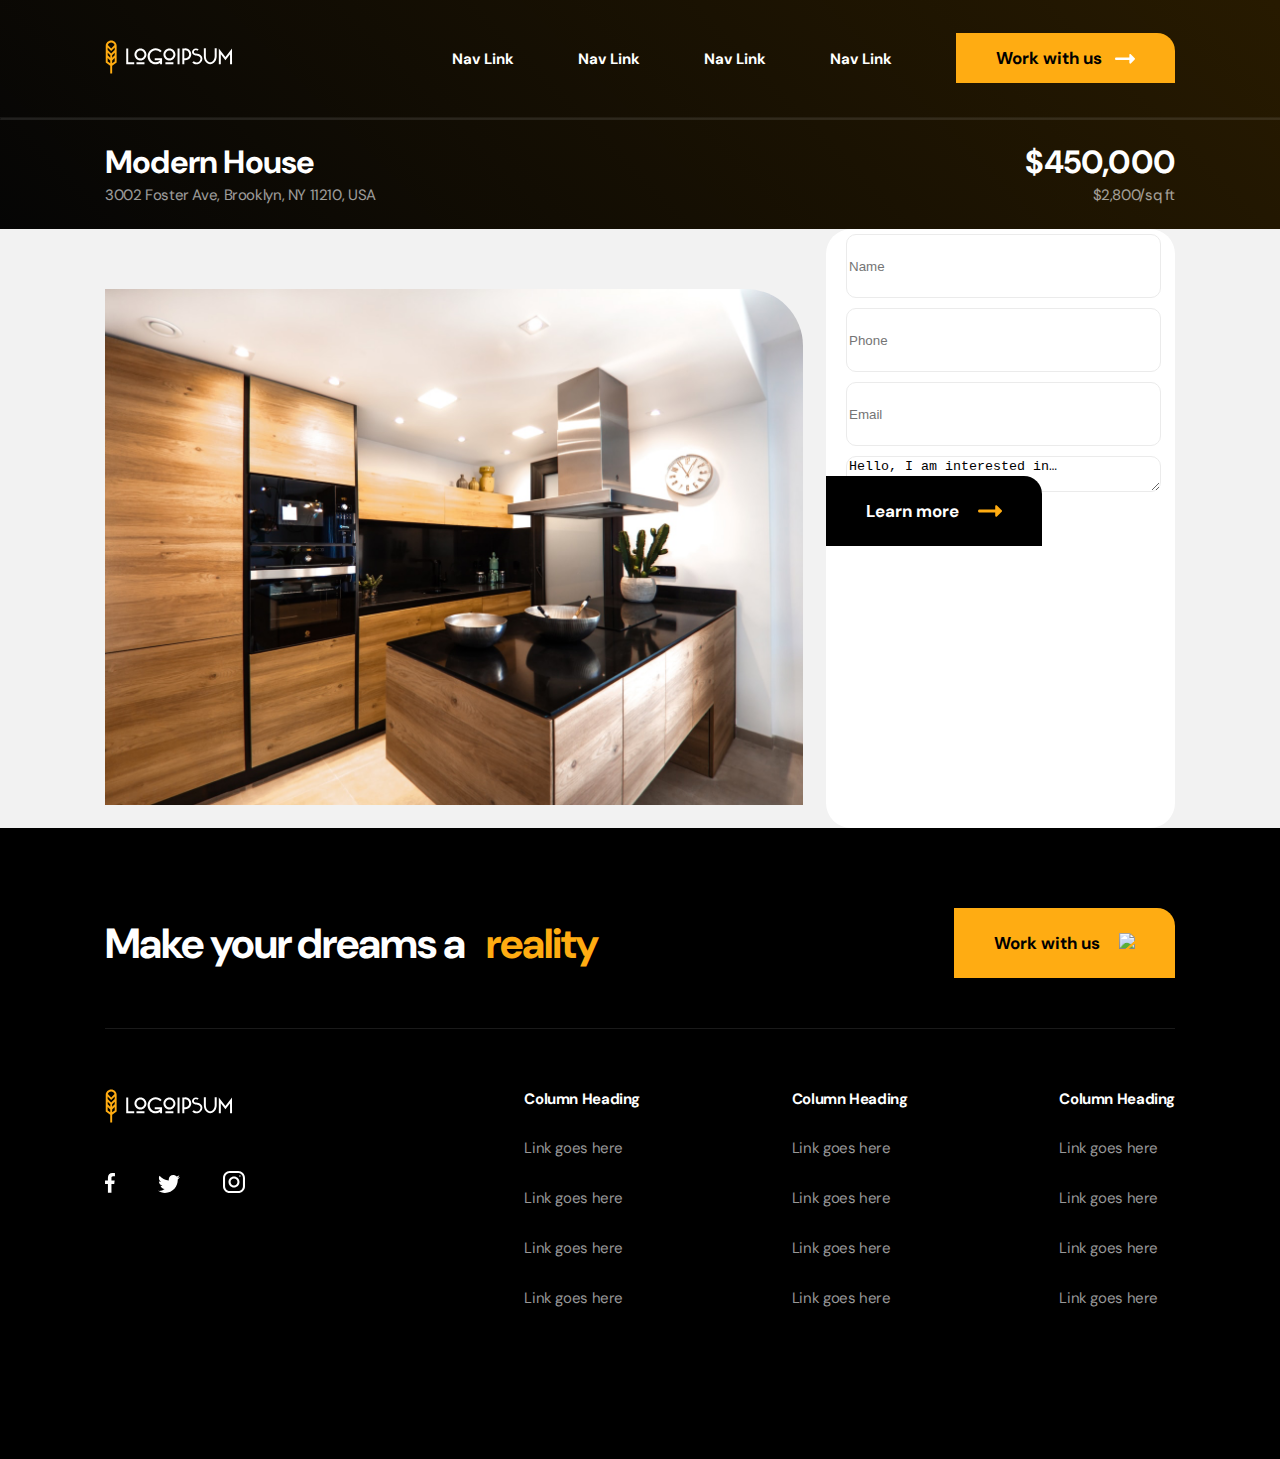
==== house.html @ 2b20ab1c "start commit" ====
<!DOCTYPE html>
<html lang="en">
<head>
    <meta charset="UTF-8">
    <meta http-equiv="X-UA-Compatible" content="IE=edge">
    <meta name="viewport" content="width=device-width, initial-scale=1.0">
    <title>House</title>
    <link rel="preconnect" href="https://fonts.gstatic.com">
    <link href="https://fonts.googleapis.com/css2?family=DM+Sans:wght@400;700&display=swap" rel="stylesheet">
    <link rel="stylesheet" href="./style/reset.css">
    <link rel="stylesheet" href="./style/style.css">
</head>
<body class="wrapper">
    <section class="house__info">
        <div class="center">
            <header>
                <a href="#" class="logo">
                    <img src="images/logo.svg">
                </a>
                <ul class="menu">
                    <li><a href="#">Nav Link</a></li>
                    <li><a href="#">Nav Link</a></li>
                    <li><a href="#">Nav Link</a></li>
                    <li><a href="#">Nav Link</a></li>
                    <li><a href="#">Work with us <img src="./images/Arrow.svg"></a></li>
                </ul>
            </header>
         </div>
         <hr>
         <div class="center">
             <div class="wrap__title">
                 <div class="wrap__title-left">
                     <h1>Modern House</h1>
                     <p>3002 Foster Ave, Brooklyn, NY 11210, USA</p>

                 </div>
                 <div class="wrap__title-right">
                     <p class="price">$450,000</p>
                     <p class="price__ft">$2,800/sq ft</p>

                 </div>

             </div>

         </div>
    </section>
    <section class="house__slider">
        <div class="center house__gallery">
            <div class="house-gallery-left">
                <img  class="active-slide" src="images/active_slide.png" alt="house">

            </div>
            <div class="house-gallery-right">
                <form class="feedback2">
                    <div>
                        <input name="fName" type="text" placeholder="Name">
                    </div>
                    <div>
                        <input name="tel" type="tel" placeholder="Phone">
                    </div>
                    <div>
                        <input name="email" type="email" placeholder="Email">
                    </div>
                    <div>
                        <textarea name="descr">Hello, I am interested in…</textarea>
                    </div>

                </form>
                <a class="learn__more" href="#">Learn more<img src="images/arrow_orange.svg"></a>

            </div>


        </div>

    </section>


    <footer>
        <div class="center footer__wrap">
            <div class="footer__wrap-item"><h2>Make your dreams a <span>reality</span></h2></div>
            <div class="footer__wrap-item"><a class="learn__more add__orange" href="#">Work with us<img src="images/arrow.svg"></a></div>
            <div class="footer__wrap-item">
                <a href="#" class="logo">
                <img src="images/logo.svg"></a>
                <div class="social__links">
                <a href="#"><img src="images/001-facebook.svg"></a>
                <a href="#"><img src="images/003-twitter.svg"></a>
                <a href="#"><img src="images/004-instagram.svg"></a>
            </div>
            </div>
            <div class="footer__wrap-item"><ul>
                <li><p>Column Heading</p></li>
                <li><a href="#">Link goes here</a></li>
                <li><a href="#">Link goes here</a></li>
                <li><a href="#">Link goes here</a></li>
                <li><a href="#">Link goes here</a></li>
            </ul></div>
            <div class="footer__wrap-item"><ul>
                <li><p>Column Heading</p></li>
                <li><a href="#">Link goes here</a></li>
                <li><a href="#">Link goes here</a></li>
                <li><a href="#">Link goes here</a></li>
                <li><a href="#">Link goes here</a></li>
            </ul></div>
            <div class="footer__wrap-item"><ul>
                <li><p>Column Heading</p></li>
                <li><a href="#">Link goes here</a></li>
                <li><a href="#">Link goes here</a></li>
                <li><a href="#">Link goes here</a></li>
                <li><a href="#">Link goes here</a></li>
            </ul></div>

        </div>
        </footer>
    
</body>
</html>
---- style/style.css ----
body{
    font-family: 'DM Sans', sans-serif;
}
.wrapper{
    max-width: 1440px;
    width:100%;
    margin: 0 auto;
}
.center{
    max-width: 1070px;
    width: 100%;
    margin: 0 auto;
}
.first-container{
    height: 100vh;
   /* max-height: 982px;*/
    max-height: 850px;
    background-image: url("../images/home.png");
    background-repeat: no-repeat;
}
header{
    padding-top: 32px;
}
header .logo{
    display: inline-block;
    margin-top: 8px;
    margin-bottom: 8px;
}
header .menu{
    float: right;
}
header .menu li{
    display: inline-block;
    margin-left: 60px;
    margin-top: 15px;
    margin-bottom: 15px;
}
header .menu li a{
    color: white;
    text-decoration: none;
    font-size: 15px;
    font-weight: 700;
    line-height: 20px;
}
header .menu li:last-child a{
    font-size: 17px;
    line-height: 22px;
    padding: 14px 40px;
    background-color: #FFAC12;
    border-radius: 0 18px 0 0;
    color: #000;
}
header .menu li:last-child a img{
    margin-left: 9px;
}
.first-container h1{
    padding-top: 118px;
    color: white;
    font-weight: bold;
    font-size: 80px;
    width: 519px;
    letter-spacing: -2px;
}
.first-container .description{
    font-size: 20px;
    line-height: 28px;
    letter-spacing: -0.5px;
    width: 428px;
    padding-top: 22px;
    opacity: 0.6;
    color: white;
}
.white_box{
    height: 100px;
    margin-top: -100px;
    background-color: white;
}
.white_box a{
    display: inline-block;
    text-decoration: none;
    color: black;
    padding-top: 37px;
    margin-left: 40px;
    font-weight: bold;
}
.team__work{
    padding-top: calc(150px - 66px);
    display: flex;
}
.team__work-left{
    width: 50%;
}
.team__work-left img, .team__work-right__foto img{
    max-width: calc(100% - 14px);
    height: 657px;
    object-fit: cover;
    border-radius: 0 57px 0 0;
    filter: drop-shadow(0px 62px 54px rgba(0, 0, 0, 0.3));
    position: relative;
    top: 66px;
}
.team__work-right{
    width: 50%;

}
.team__work .sub__container{
    margin-left: 46px;
    margin-right: 186px;
}
.team__work .sub__container h2, .team__work2 .sub__container h2{
    font-size: 50px;
    font-weight: 700;
    line-height: 65px;
    letter-spacing: -1.26px;
  
}
.team__work .sub__container .descr, .team__work2 .sub__container .descr{
    width: 428px;
    font-size: 20px;
    font-weight: 400;
    line-height: 28px;
    letter-spacing: -0.5px;
    opacity: 0.6;
    margin-top: 20px;
    margin-bottom: calc(30px + 24px);
}

.team__work-right hr, .team__work-left__text hr{
    width: 169px;
    height: 4px;
    border-radius: 2px;
    background: linear-gradient(90deg, #FFAC12 0%, #000000 94.96%);
    border: 0;
    margin-top: calc(263px - 150px + 66px);
    margin-right: auto;
    margin-left: 0;
}
.learn__more{
    text-decoration: none;
    color: white;
    padding: 24px 40px;
    background-color: black;
    border-radius: 0px 18px 0px 0px;
    font-size: 17px;
    font-weight: bold;
    line-height: 22px;
    letter-spacing: -0.42;
}
.add__orange{
    background: #FFAC12;
    color:#000001;
}
 .learn__more img{
    margin-left: 19px;
}
.section__filter{
    height: 1874px;
    background-color: #f5f5f5;
    padding-top: 216px;
}
.section__filter-choice hr{
    width: 169px;
    height: 4px;
    border-radius: 2px;
    background: linear-gradient(90deg, #FFAC12 0%, #000000 94.96%);
    border: 0;
    display: inline-block;
    text-align: left;

}
.section__filter-choice h2{
    padding-top: 17px;
    font-size: 50px;
    font-weight: bold;
    line-height: 65px;
    letter-spacing: -1.26px;
    padding-bottom: 60px;
}
.section__filter-dates{
    display: flex;
    background: #FFFFFF;
    
}

.section__filter-dates div{
    width: 25%;
    background: linear-gradient(#F5F5F5, #E4E4E4);
}
.section__filter-dates a{
    width: 89%;
    display: inline-block;
    font-size: 17px;
    font-weight: 700;
    line-height: 22px;
    letter-spacing: -0.43px;
    text-decoration: none;
    color: black;
    padding-top: 49px;
    padding-bottom: 49px;
    padding-left: 30px;
    border-left: solid 1px;
    border-left-color: #E4E4E4;
    background-color: white;
    
}
.section__filter-dates div:first-child a{
   border-left: none;
    border-radius: 25px 0 0 25px;
}
.section__filter-dates div:last-child a{
    border-radius: 0 25px 25px 0;

}
.section__filter-dates a img{
    padding-left: 9px;
}
.section__filter-example{
    display: flex;
    margin-top: 76px;
    flex-wrap: wrap;
    justify-content: space-between;
}
.section__filter-example img{
    height: 266px;
    width: 336px;
    border-radius: 25px 25px 0px 0px;
}
.section__filter-example-foto{
    background-color: white;
    height: 418px;
    width: 336px;
    border-radius: 25px 25px 0 0;
    margin-bottom: 30px;
      
}
.section__filter-example-foto:not(first-child)   {
    background: linear-gradient(#F5F5F5, #E4E4E4);
}
.section__filter-example-foto:first-child{
    border-radius: 25px 25px 25px 25px;
    box-shadow: 0px 32px 34px rgb(0 0 0 / 13%);
}
.section__filter-example-foto h3{
    font-size: 24px;
    font-weight: bold;
    line-height: 31px;
    letter-spacing: -0.6px;
    padding-top: 30px;
    padding-bottom: 30px;
    padding-left: 30px;
    background-color: white;
}
.section__filter-example-foto .des{
    display:flex;
    background-color: white;
    border-radius: 0 0 25px 25px;
    
}
.section__filter-example-foto .des .foot{
    width: 33%;
    border-top: solid 1px ;
    border-color:#E4E4E4;
    height: 60px;
    border-left: solid 1px #E4E4E4 ;
    font-size: 17px;
    font-weight: 700;
    line-height: 22px;
    letter-spacing: -0.43px;
    
}
.section__filter-example-foto .des .foot:first-child{
    border-left: none;
}
.section__filter-example-foto .des img{
    width: 16px;
    height: 16px;
    padding-right: 10px;
    padding-left: 39px;
    padding-top: 23.5px;
}

.section__filter-example-foto .des :first-child img{
    width: 14px;
    height: 10.66px;
}

.team__work2{
    display: flex;
    
}
.team__work2 .sub__container{
    margin-left: 110px;
    margin-top: 121px;
    margin-right: 77px;
}
.team__work-left__text{
    width: 50%;
}
.team__work-left__text hr{
    margin-top: 0;
}
.team__work-right__foto{
    width: 50%;
}
.team__work-right__foto img{
    border-radius: 57px 0 0 0; 
    max-width: calc(100% + 77px);
    background: linear-gradient(198.73deg, rgba(0, 0, 0, 0.0001) 15.31%, rgba(0, 0, 0, 0.837986) 67.37%);
    height: 657px;
    object-fit: cover;
    position: relative;
    top: -162px;

}

.hands{
    padding-top: 150px;
    height: 674px;
    text-align: center;
    background: linear-gradient(225.52deg, #271A00 0.45%, rgba(0, 0, 0, 0.982162) 100.47%);

}
.hands hr{
    width: 169px;
    height: 4px;
    border-radius: 2px;
    background: linear-gradient(90deg, #FFAC12 0%, #000000 94.96%);
    border: 0;
}
.hands h2{
    padding-top: 17px;
    font-size: 50px;
    font-weight: bold;
    line-height: 65px;
    letter-spacing: -1.26px;
    color: white;
    

}
.hands .description{
    font-size: 20px;
    line-height: 28px;
    letter-spacing: -0.5px;
    width: 428px;
    padding-top: 20px;
    opacity: 0.6;
    color: white;
    display: inline-block;
    padding-bottom: 30px;
}

.hands .learn{
    padding-top: 30px;
} 
.hands .learn a{
    padding: 25px 40px 23px 40px;
    background-color: #FFAC12;
    text-decoration: none;
    border-radius: 0px 18px 0px 0px;
    color: black;
    font-size: 17px;
    font-weight: bold;
    line-height: 22px;
    letter-spacing: -0.42;
    text-align: left;

}
.hands .learn a img{
    padding-left: 19px;
}
.feedback{
    display: grid;
    grid-template-columns: repeat(3,1fr);
    grid-column-gap: 31px;
    margin-top: 150px;
    margin-bottom: 150px;
}
.feedback__discription .hover__item hr{
    width: 100%;
    height: 4px;
    border-radius: 2px;
    background: linear-gradient(90deg, #FFAC12 0%, #000000 94.96%);
    border: 0;
    margin-bottom: 40px;
}
.feedback__discription .hover__item p{   
    font-size: 24px;
    font-weight: bold;
    line-height: 31px;
    letter-spacing: -0.6px;
    margin-bottom: 60px;
}
.feedback__discription:first-child .hover__item, .feedback__discription:last-child .hover__item{
    opacity: 0;
}
.feedback__discription:first-child :hover, .feedback__discription:last-child :hover{
    opacity: 1;
}
.feedback__discription .feedback__name img{
    width: 49px;
    height: 49px;
    border-radius: 50%;
    margin-top: 46px;
}
.feedback__discription .feedback__name{
    height: 141px;
    background-color: black;
    display: flex;   
    padding-left: 40px;
     
}
.feedback__discription:first-child .feedback__name, .feedback__discription:last-child .feedback__name{
    background-color: white;
}

.feedback__discription .feedback__name .name{
    padding-top: 46px;
    padding-left: 20px; 
}

.feedback__discription:first-child:hover .feedback__name, .feedback__discription:last-child:hover .feedback__name{
    background-color: black;
}
.feedback__discription:first-child:hover .feedback__name .Lara, .feedback__discription:last-child:hover .feedback__name .Lara{
    color: white;
}
.feedback__discription .feedback__name .name .Lara{
    font-size: 15px;
    font-weight: bold;
    line-height: 20px;
    letter-spacing: -0.38px;
    color: rgba(255, 255, 255, 1);
}
.feedback__discription:first-child .name .Lara, .feedback__discription:last-child .name .Lara{
    color: black;
}
.feedback__name .client{
    color: rgba(151, 151, 151, 1);
    font-size: 15px;
    line-height: 20px;
    letter-spacing: -0.38px;
}


footer{
    background: black
}
.footer__wrap{
    display: grid;
   /* color: white*/
    font-size: 40px;
    grid-template-columns: repeat(4,1fr);
}
.footer__wrap-item:first-child{
    grid-column: 1/span 2;
    border-bottom: solid 1px rgba(255, 255, 255, 0.1);
    
}
.footer__wrap-item:nth-child(2){
    grid-column: 3/span 2;
    border-bottom: solid 1px rgba(255, 255, 255, 0.1);
}
.footer__wrap-item:first-child h2{
    font-size: 42px;
    color: white;
    font-weight: bold;
    line-height: 55px;
    letter-spacing: -1.06px;
    padding-top: 88px;
    padding-bottom: 57px;

}
.footer__wrap-item:first-child h2 span{
    color:#FFAC12;
    display: inline-block;
    margin-left: 14px;

}
.footer__wrap-item:nth-child(2){
    text-align: right;

}
.footer__wrap .add__orange{
    display: inline-block;
    margin-top: 80px;
    margin-bottom: 50px;
}
footer a.logo{
    display: inline-block;
    margin-top: 60px;
    margin-bottom: 30px;
}
.footer__wrap-item .social__links a:nth-child(2){
    margin-left: 35px;
    margin-right: 35px;
}
.footer__wrap-item ul{
    margin-top: 60px;
}
.footer__wrap-item ul li:not(:last-child){
    margin-bottom: 10px;
}
.footer__wrap-item ul li p{
    color:white;
    font-size: 15px;
    font-weight: bold;
    line-height: 20px;
    letter-spacing: -0.38px;
}
.footer__wrap-item ul li a{
    text-decoration: none;
    color:rgba(151, 151, 151, 1);
    font-size: 15px;
    line-height: 20px;
    letter-spacing: -0.38px;
}
.footer__wrap-item:nth-child(4), .footer__wrap-item:nth-child(5), .footer__wrap-item:nth-child(6) {
    margin-bottom: 150px;
    justify-self: end;
}

/*Section*/
.house__info{
    background: linear-gradient(225.52deg, #271A00 0.45%, rgba(0, 0, 0, 0.982162) 100.47%);  
}
.house__info hr{
    margin: 0;
    height: 1px;
    width: 100%;
    opacity: 0.1;
    background: white;
    margin-top: 32px;
    margin-bottom: 21px;
}
.wrap__title{
    display: grid;
    grid-template-columns: 1fr 1fr;
    padding-bottom: 22px;
}
.wrap__title-left h1, .wrap__title-right .price{ 
    font-size: 32px;
    color: white;
    font-weight: bold;
    line-height: 42px;
    letter-spacing: -0.8px;
}
.wrap__title-left p, .wrap__title-right .price__ft{   
    font-size: 15px;
    color: white;
    line-height: 24px;
    letter-spacing: -0.38px;
    opacity: 0.6;

}
.wrap__title-right{
    text-align: right;
}
.house__slider{
    background: #f2f2f2;
}
.house__gallery{
    display: grid;
    grid-template-columns: 2fr 1fr;
    grid-column-gap: 23px;
}
.house-gallery-left .active-slide{
    max-width: 100%;
    border-radius: 0 57px 0 0;
    margin-top: 60px;
    margin-bottom: 20px;
}
.house-gallery-right{
    background: white;
    border-radius: 25px;
    box-shadow: 0px 32px 34px 0px rgba(0, 0, 0, 0,13);
}
.house-gallery-right input{
    height: 60px;
}
.house-gallery-right input, .house-gallery-right textarea{
    width: 100%;
    border-radius: 10px;
    border: 1px solid #EBEBEB;
    margin: 5px 0;
}
.house-gallery-right .feedback2{
    padding: 0 20px;
}


/*Media */
@media screen and (max-width: 1200px){
    .center{
        width: 90%;
    }
    .team__work .sub__container{
        margin-right: 10%;
    }
    .team__work .sub__container .descr{
        width: 100%;
    }
    .section__filter-example{
        justify-content: space-around;
    }
    .team__work2 .sub__container .descr{
        width: auto;
    }
    .footer__wrap-item:first-child h2 span{
        margin-left: 0;
    }
   
}
@media screen and (max-width: 1024px){
    header .menu{
        display: none;
    }
    .hands h2{
        font-size: 45px;
    }
    .team__work{
        flex-wrap: wrap;
        padding-top: 0;
    }
    .team__work-left{
        width: 100%;
        
    }
    .team__work-right{
        width: 100%;
    }
    .team__work-left img{
        width: 95%;
        filter: drop-shadow(0px 30px 27px rgba(0, 0, 0, 0.3));
        height: auto;
    }
    .team__work .sub__container .learn__more{
        display: inline-block;
        margin-bottom: 30px;
    }
    .team__work .sub__container{
        margin-left: 5%;
    }
    .section__filter {
        height: auto;
        padding-top: 70px;
    }
    .section__filter-choice hr{
        margin-left: 6%;
    }
    .section__filter-choice h2{
        padding-left: 6%;
    }
    .section__filter-dates{
        flex-direction: column;
        background-color: #f5f5f5;
        align-items: center;
    }
    .section__filter-dates div{
        background-color: white;
        font-size: 25px;
        border-bottom: solid 1px #E4E4E4;
        width: 90%;
    }
    .section__filter-dates a{
        width: 96%;
    }
    .section__filter-dates div:first-child a{
        border-radius:25px 25px 0 0 ;
    }
    .section__filter-dates div:last-child a{
        border-radius: 0 0 25px 25px;
    }
    .section__filter-example-foto{
        width: 100%;
        height: 100%;
    }
    .section__filter-example img{
        width: 100%;
        height: auto;
    }
    .section__filter-example-foto .des .foot{
        font-size: 22px;
    }
    .section__filter-example-foto .des img{
        width: 18px;
        height: 18px;
    }
    .section__filter-example-foto h3{
        font-size: 30px;
    }
    .feedback{
        margin-top: 20px;
        margin-bottom: 20px;
    }
    .team__work2{
        flex-wrap: wrap;
    }
    .team__work-left__text{
        width: 100%;
    }
    .team__work-right__foto{
        width: 100%;
    }
    .team__work2 .sub__container{
        margin-bottom: 9%;
        margin-left: 5%;
        margin-top: 60px;
    }
    .team__work-right__foto img{
        width: 95%;
        height: auto;
        top:0%;
        margin-bottom: 5%;
        filter: drop-shadow(0px 30px 27px rgba(0, 0, 0, 0.3));
    }
    
}

@media screen and (max-width: 768px){
    .first-container{
        background-position: center;
    }
    .first-container h1, .first-container .description{
        width: 100%;
    }
    .section__filter-choice h2{
        font-size: 44px;
    }
    .footer__wrap{
        grid-template-columns: repeat(3,1fr);

    }
    .footer__wrap-item:first-child, .footer__wrap-item:nth-child(2), .footer__wrap-item:nth-child(3){
        grid-column: 1/ span 3;
        border-bottom: none;
    }
    .footer__wrap-item:nth-child(2){
        text-align: left;
        
    }
    .footer__wrap-item:first-child h2{
        padding-bottom: 40px;
        padding-top: 40px;
    }
    .footer__wrap .add__orange{
        margin-bottom: 30px;
        margin-top: 0;
    }
    .footer__wrap-item:nth-child(4), .footer__wrap-item:nth-child(5), .footer__wrap-item:nth-child(6){
        justify-self: start;
        margin-bottom: 50px;
    }
    .feedback{
        grid-template-columns: 1fr;
        grid-template-rows: auto auto auto;
        
    }
    .feedback__discription .hover__item hr{
        margin-bottom: 20px;
    }
    .feedback__discription .hover__item p{
        margin-bottom: 50px;
    }
    .feedback__discription:last-child .hover__item, .feedback__discription:first-child .hover__item{
        opacity: 1;
    }
    .feedback__discription:first-child .feedback__name, .feedback__discription:last-child .feedback__name{
        background-color: black;
    }
    .feedback__discription:first-child .name .Lara, .feedback__discription:last-child .name .Lara {
        color: white;
    }
    .feedback__discription .feedback__name img{
        width: 80px;
        height: 80px;
        margin-top: 10px;
    }
    .feedback__discription .feedback__name{
        height: 100px;
    }
   
    .feedback__discription .feedback__name .name .Lara{
        font-size: 20px;
    }
    .feedback__name .client{
        font-size: 20px;
        line-height: 40px;
    }
    .feedback__discription .feedback__name .name{
        padding-top: 20px;
    }

    
}
@media screen and (max-width: 600px){
    .first-container h1{
        font-size: 60px;
    }
    .hands{
        padding: 125px 30px 100px 30px;
    }
    .hands h2{
        font-size: 42px ;
    }
    .hands .description{
        width: auto;
        font-size: 25px;
        padding-top: 40px;
        padding-bottom: 40px;
    }
    .team__work-right hr{
        margin-top: 125px;
    }
    .team__work .sub__container h2, .team__work2 .sub__container h2{
        font-size: 32px;
        line-height: 40px;

    }
    .section__filter-choice h2{
        font-size: 32px;
        padding-bottom: 30px;  
    }
    .section__filter-example{
        margin-top: 50px;
    }
    .footer__wrap{
        grid-template-columns: 1fr 1fr;
    }
    .footer__wrap-item:first-child, .footer__wrap-item:nth-child(2), .footer__wrap-item:nth-child(3){
        grid-column: 1 / span 2;
    }

    .footer__wrap-item:nth-child(6){
        grid-column: 1 /span 2;
    }
    .section__filter-choice h2{
        font-size: 32px;
        line-height: 42px;
    }
    .footer__wrap .add__orange{
        margin-top: 15px;
    }
    
    .footer__wrap-item:nth-child(6) ul{
        margin-top: 0;
    }

}
@media screen and (max-width: 425px){
    .first-container h1{
    font-size:48px;  
    }  
    .hands{
        padding: 70px 50px 100px 50px;
    }
    .wrap__title-left h1, .wrap__title-right .price{
        font-size: 28px;
        line-height: 36px;
    }
}

@media screen and (max-width: 375px){
    .first-container h1{
        padding-top: 60px;
    }
    .white_box{
        height: 50px;
        margin-top: -50px;
    }
    .white_box a{
        padding-top: 10px;
        margin-left: 20px;
    }
    .hands {
        height: auto;
    }
    .feedback__discription{

    }
}
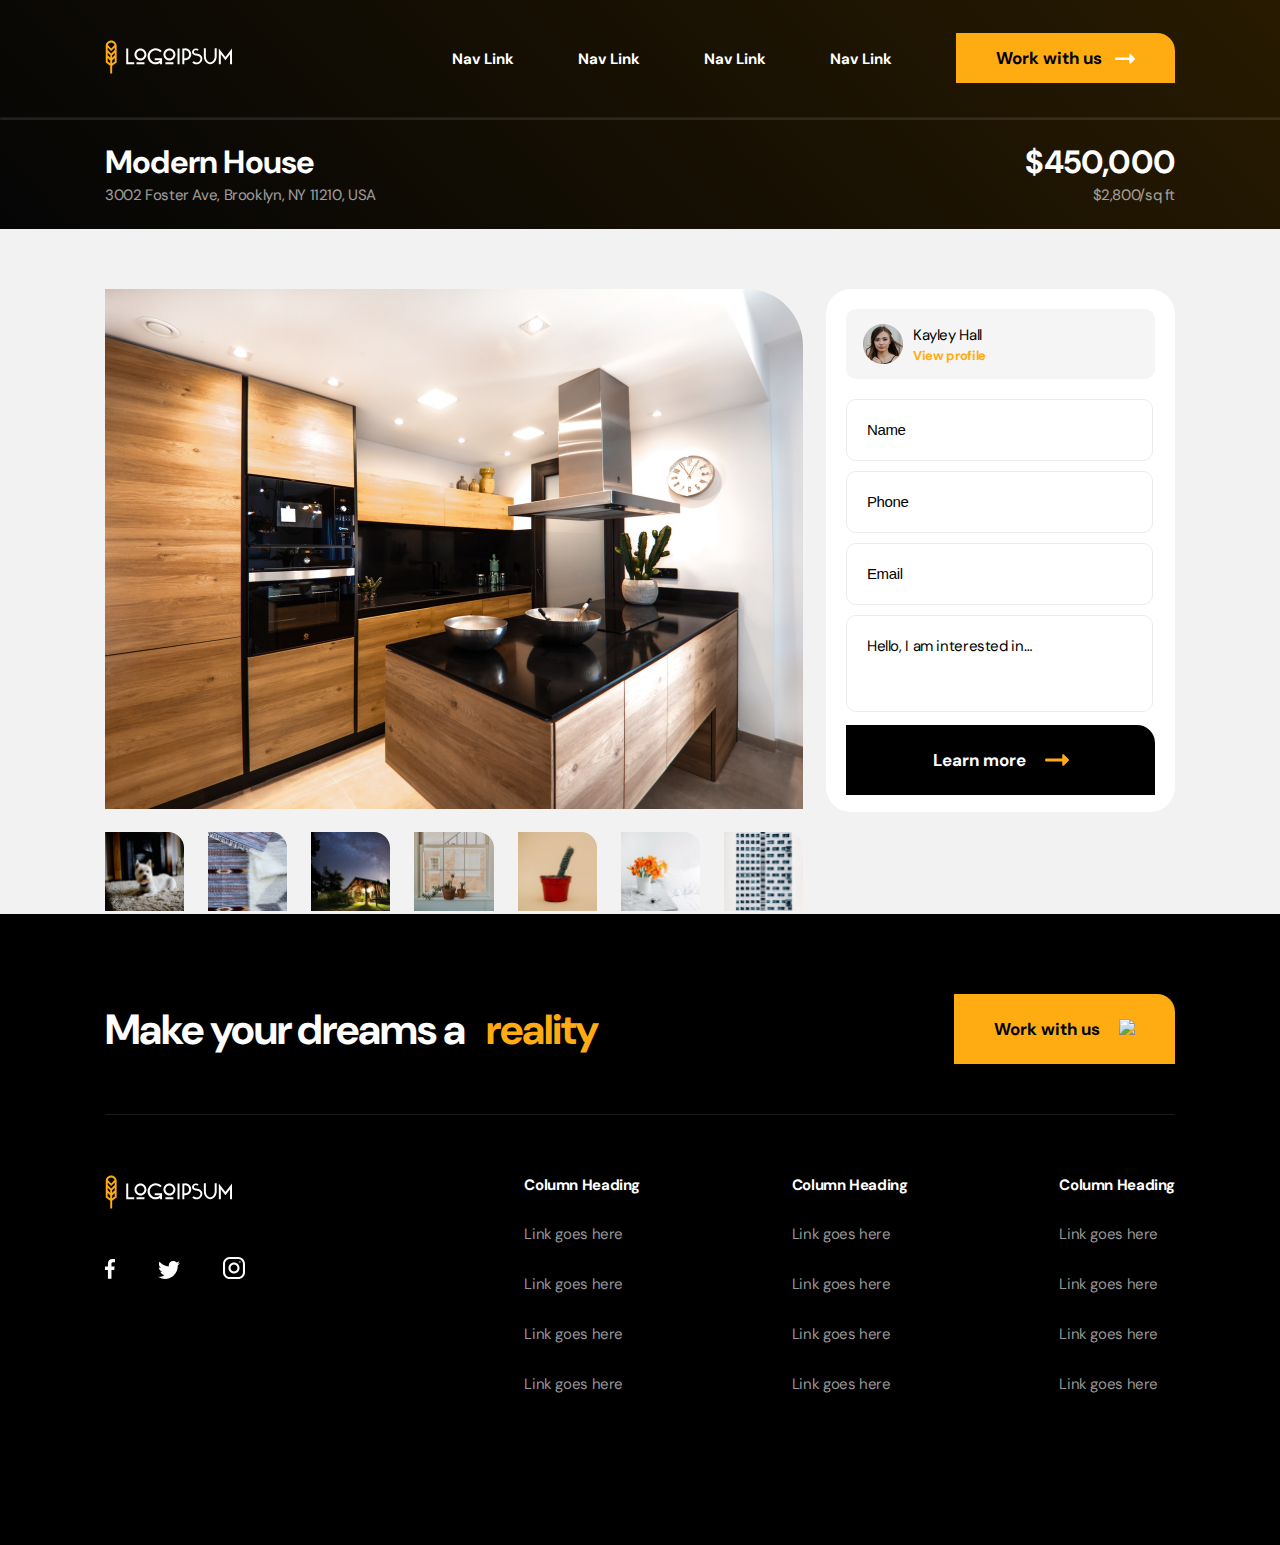
==== commit a286c203: "add first house section" ====
--- a/house.html
+++ b/house.html
@@ -46,11 +46,18 @@
     </section>
     <section class="house__slider">
         <div class="center house__gallery">
-            <div class="house-gallery-left">
+            <div class="house__gallery-left">
                 <img  class="active-slide" src="images/active_slide.png" alt="house">
 
             </div>
-            <div class="house-gallery-right">
+            <div class="house__gallery-right">
+                <div class="feedback__center">
+                    <img src="./images/avatar.png">
+                    <div>
+                        <p class="feedback-center-name">Kayley Hall</p>
+                        <p class="feedback__center-view">View profile</p>
+                    </div>
+                </div>
                 <form class="feedback2">
                     <div>
                         <input name="fName" type="text" placeholder="Name">
@@ -64,10 +71,32 @@
                     <div>
                         <textarea name="descr">Hello, I am interested in…</textarea>
                     </div>
+                    <a class="learn__more send__data" href="#">Learn more<img src="images/arrow_orange.svg"></a>
+                </form>
 
-                </form>
-                <a class="learn__more" href="#">Learn more<img src="images/arrow_orange.svg"></a>
-
+            </div>
+            <div class="slider__items">
+                <div>
+                    <img src="images/slide1.png">
+                </div>
+                <div>
+                    <img src="images/slide2.png">
+                </div>
+                <div>
+                    <img src="images/slide3.png">
+                </div>
+                <div>
+                    <img src="images/slide4.png">
+                </div>
+                <div>
+                    <img src="images/slide5.png">
+                </div>
+                <div>
+                    <img src="images/slide6.png">
+                </div>
+                <div>
+                    <img src="images/slide7.png">
+                </div>
             </div>
 
 
--- a/style/style.css
+++ b/style/style.css
@@ -145,6 +145,7 @@
     font-weight: bold;
     line-height: 22px;
     letter-spacing: -0.42;
+    display: inline-block;
 }
 .add__orange{
     background: #FFAC12;
@@ -563,29 +564,114 @@
     grid-template-columns: 2fr 1fr;
     grid-column-gap: 23px;
 }
-.house-gallery-left .active-slide{
+.house__gallery-left .active-slide{
     max-width: 100%;
     border-radius: 0 57px 0 0;
     margin-top: 60px;
-    margin-bottom: 20px;
-}
-.house-gallery-right{
+    
+    height: 520px;
+    object-fit: cover;
+}
+.house__gallery-right{
     background: white;
     border-radius: 25px;
     box-shadow: 0px 32px 34px 0px rgba(0, 0, 0, 0,13);
-}
-.house-gallery-right input{
-    height: 60px;
-}
-.house-gallery-right input, .house-gallery-right textarea{
+    margin-top: 60px;
+}
+.house__gallery-right input, .house__gallery-right textarea{ /* не понимаю зачем эти свойства*/
     width: 100%;
     border-radius: 10px;
     border: 1px solid #EBEBEB;
     margin: 5px 0;
 }
-.house-gallery-right .feedback2{
+.house__gallery-right input, .house__gallery-right textarea{
+    margin: 0;
+    padding: 20px 0 20px 20px;
+    color: black; 
+    font-size: 15px;
+    line-height: 20px;
+    letter-spacing: -0.38px;
+    width: calc(100% - 24px);
+    margin-bottom: 10px;
+    
+}
+.house__gallery-right textarea{
+    font-family: 'DM Sans', sans-serif;
+    resize: none;
+    height: 15px;
+    padding-bottom: 60px;
+}
+.house__gallery-right .send__data{ 
+    display: block;
+    text-align: center;
+}
+
+.house__gallery-right textarea:focus, .house__gallery-right input:focus{
+    outline: none;
+}
+.house__gallery-right input::placeholder{
+    color: black; 
+    font-size: 15px;
+    line-height: 20px;
+    letter-spacing: -0.38px;
+    
+}
+.house__gallery-right input::-webkit-input-placeholder { color: #000000;}
+.house__gallery-right input::-moz-placeholder          { color: #000000;}/* Firefox 19+ */
+.house__gallery-right input:-moz-placeholder           { color: #000000;}/* Firefox 18- */
+.house__gallery-right input:-ms-input-placeholder      { color: #000000;}
+
+
+
+.house__gallery-right .feedback2{
     padding: 0 20px;
 }
+.feedback__center{
+    display: grid;
+    grid-template-columns: 67px 1fr;
+    width: calc(100% - 40px);
+    background-color: #f5f5f5;
+    margin: 20px;
+    border-radius: 10px;
+
+}
+.feedback__center img{
+    width: 40px;
+    height: 40px;
+    margin-top:15px;
+    margin-bottom: 15px;
+    margin-left: 17px;
+    margin-right: 10px;
+}
+.feedback-center-name{
+    margin-top: 16px;   
+    font-size: 15px;
+    line-height: 20px;
+    letter-spacing: -0.38px;
+    margin-bottom: 2px;
+
+}
+.feedback__center-view{
+    font-size: 13px;
+    font-weight: bold;
+    line-height: 17px;
+    letter-spacing: -0.33px;
+    color: #FFAC12;
+
+
+}
+.slider__items{
+    display: grid;
+    grid-template-columns: repeat(7, 1fr);
+    grid-column-gap:24px;
+    margin-top: 20px;
+}
+.slider__items div img{
+    max-width: 100%;
+    object-fit: cover;
+    border-top-right-radius: 16px;
+}
+
 
 
 /*Media */
@@ -713,7 +799,15 @@
         margin-bottom: 5%;
         filter: drop-shadow(0px 30px 27px rgba(0, 0, 0, 0.3));
     }
-    
+    .house__gallery-right{
+        display: none;
+    }
+    .house__gallery{
+        grid-template-columns: 1fr;
+    }
+    .house__gallery-left .active-slide{
+        height: auto;
+    }
 }
 
 @media screen and (max-width: 768px){
@@ -843,6 +937,9 @@
     
     .footer__wrap-item:nth-child(6) ul{
         margin-top: 0;
+    }
+    .slider__items{
+        display: none;
     }
 
 }
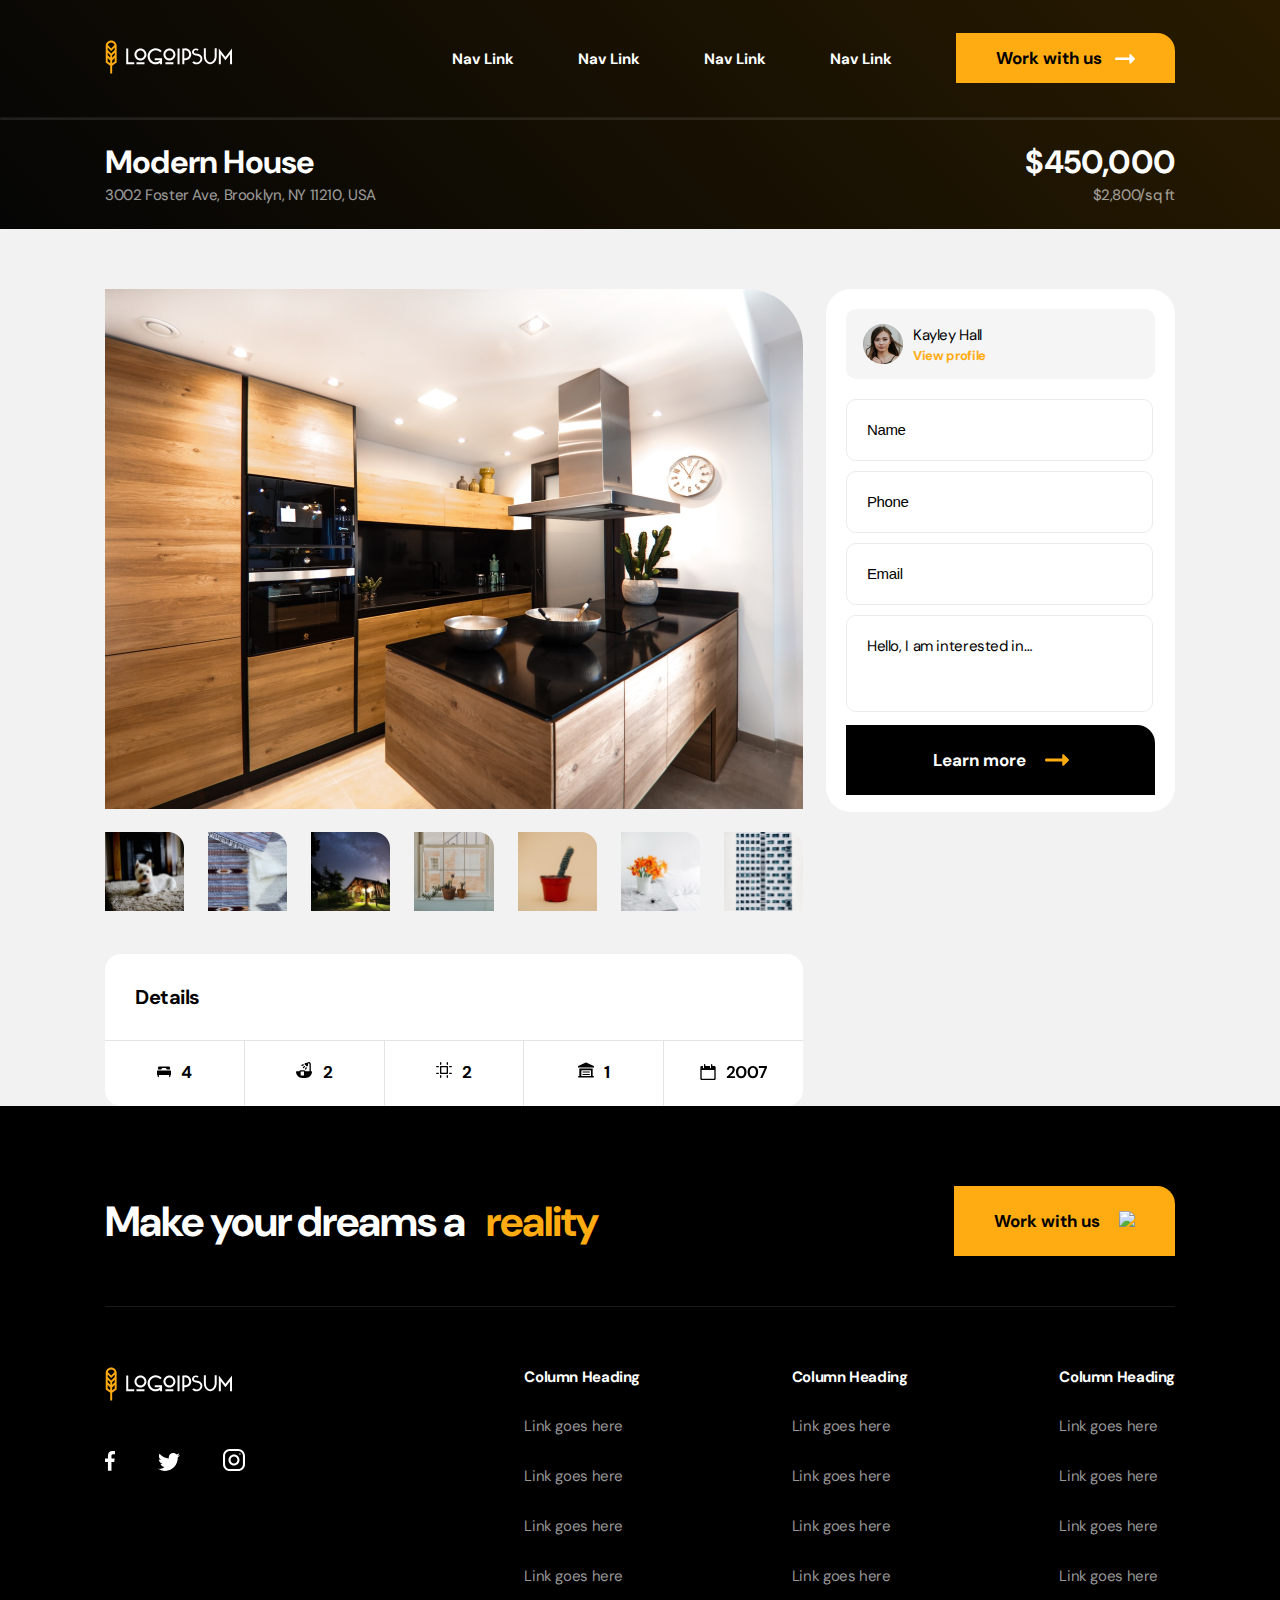
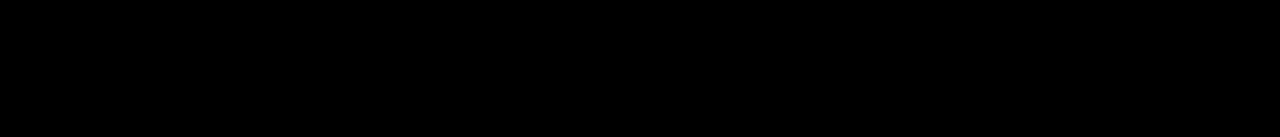
==== commit c9e9a145: "add second house section" ====
--- a/house.html
+++ b/house.html
@@ -98,7 +98,31 @@
                     <img src="images/slide7.png">
                 </div>
             </div>
+        </div>
+    </section>
+    <section class="details__section">
+        <div class="center details">
+            <div class="details-title">
+                <h2>Details</h2>
+                <div class="details-icon">
+                    <div>
+                        <img src="images/Bed.svg"><span>4</span>
+                    </div> 
+                    <div>
+                        <img src="images/Shower.svg"><span>2</span>
+                    </div> 
+                    <div>
+                        <img src="images/Size.svg"><span>2</span>
+                    </div> 
+                    <div>
+                        <img src="images/Garage.svg"><span>1</span>
+                    </div> 
+                    <div>
+                        <img src="images/artboard.svg">
+                    </div> 
+                </div>
 
+            </div>
 
         </div>
 
--- a/style/style.css
+++ b/style/style.css
@@ -671,6 +671,52 @@
     object-fit: cover;
     border-top-right-radius: 16px;
 }
+.details__section{
+    background-color: #f2f2f2;
+    padding-top: 40px;
+   
+}
+.details__section .details{ 
+   
+    display: grid;
+    grid-template-columns: 2fr 1fr;
+    grid-column-gap: 23px;
+}
+.details__section .details h2{   
+    font-size: 20px;
+    font-weight: bold;
+    line-height: 26px;
+    letter-spacing: -0.5px;
+    padding: 30px;
+
+
+}
+.details__section .details .details-title{
+    background-color: white;
+    border-radius: 16px;
+    box-shadow: 0px 32px 34px rgba(0, 0, 0, 0,13);
+}
+.details__section .details .details-title .details-icon{
+    display: flex;
+    justify-content: space-around;
+    border-top: 1px solid #e4e4e4;
+}
+.details__section .details .details-title .details-icon div{
+    padding: 20px 0;
+    width: 100%;
+    text-align: center;
+    border-right: 1px solid #e4e4e4;
+}
+.details__section .details .details-title .details-icon div:last-child{
+    border-right: none;
+}
+.details__section .details .details-title .details-icon span{
+    margin-left: 10px;
+    font-weight: bold;
+    font-size: 17px;
+    line-height: 22px;
+    letter-spacing: -0.43px;
+}
 
 
 
@@ -808,6 +854,9 @@
     .house__gallery-left .active-slide{
         height: auto;
     }
+    .details__section .details{
+        grid-template-columns: 1fr;
+    }
 }
 
 @media screen and (max-width: 768px){
@@ -941,6 +990,8 @@
     .slider__items{
         display: none;
     }
+    .details__section .details .details-title .details-icon span{
+        margin-left: 2px;
 
 }
 @media screen and (max-width: 425px){
@@ -971,7 +1022,19 @@
     .hands {
         height: auto;
     }
-    .feedback__discription{
-
+    .details__section .details .details-title .details-icon{
+        justify-content: center;
+        flex-wrap: wrap;
+    }
+    .details__section .details .details-title .details-icon div{
+        width: 33%;
+
+    }
+    .details__section .details .details-title .details-icon div:nth-child(3){
+        border-right: 0;
+        border-bottom: 1px solid #e4e4e4;
+        
+    }.details__section .details .details-title .details-icon div:nth-child(2), .details__section .details .details-title .details-icon div:first-child{
+    border-bottom: 1px solid #e4e4e4;
     }
 }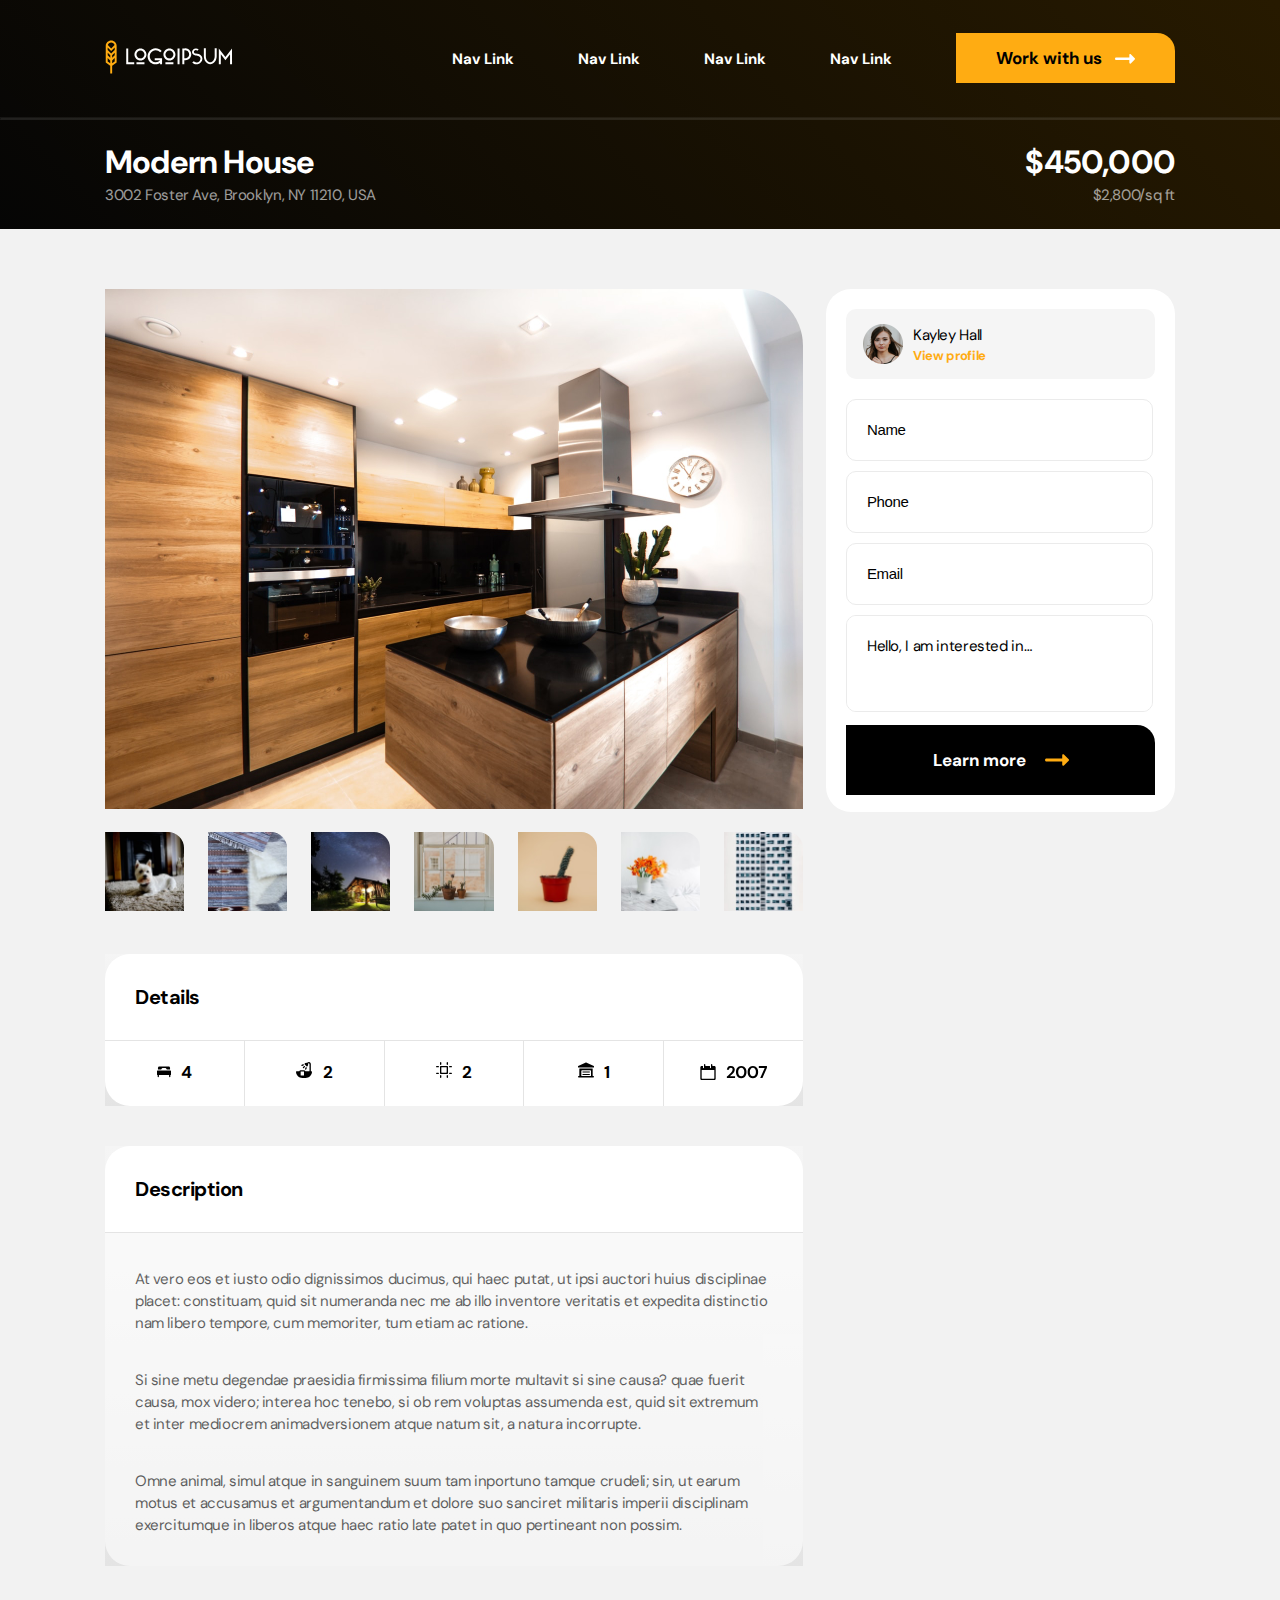
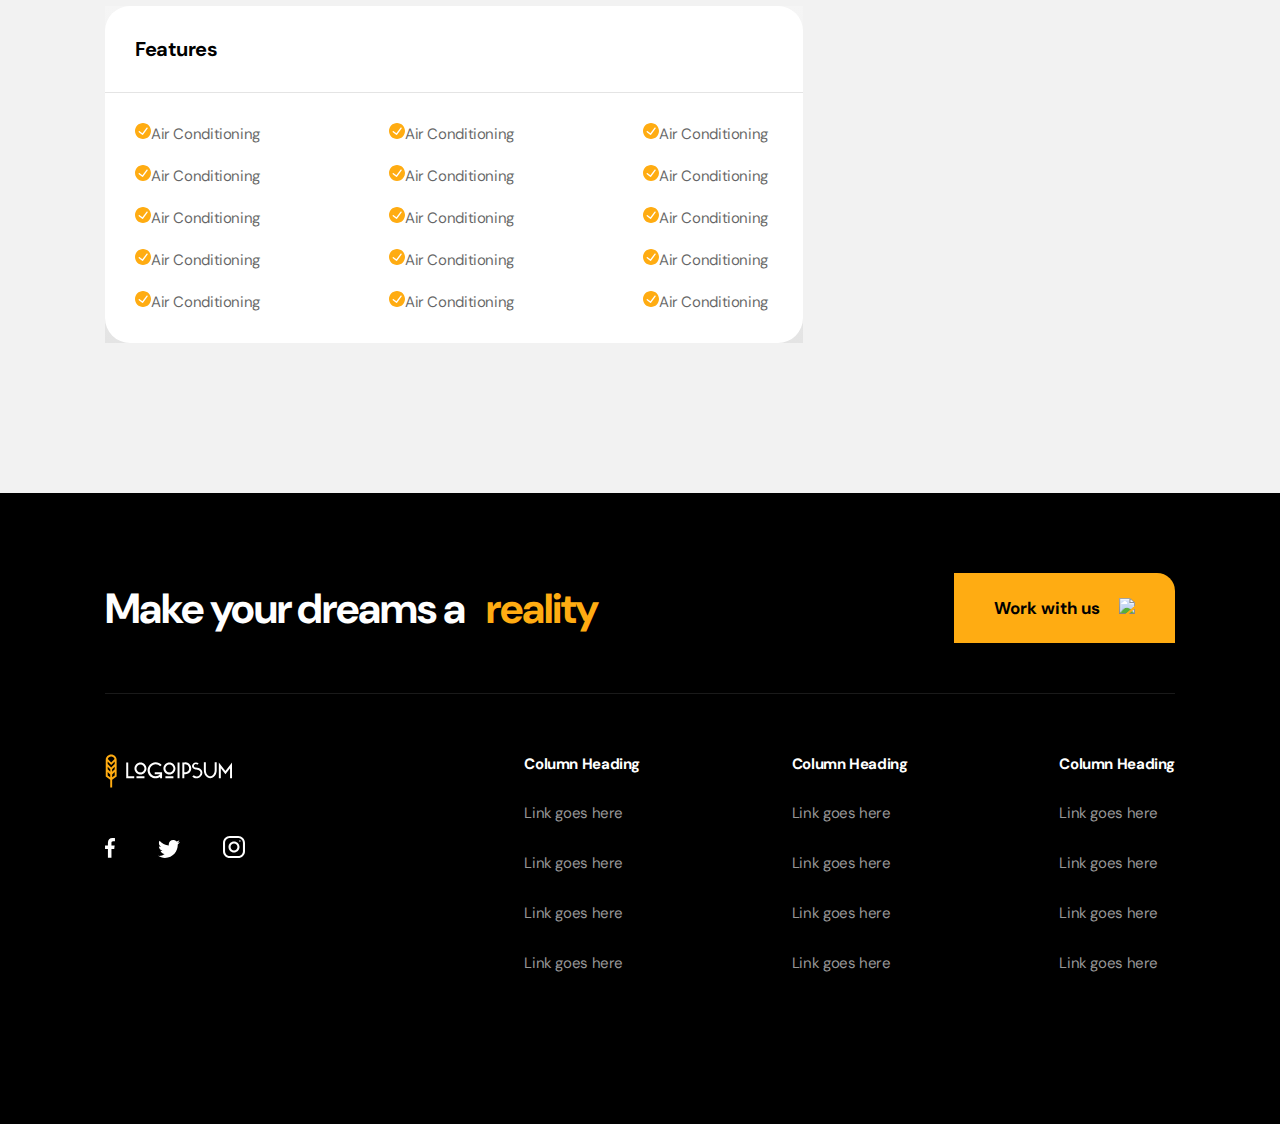
==== commit af33aefb: "add third/forth house section" ====
--- a/house.html
+++ b/house.html
@@ -121,12 +121,83 @@
                         <img src="images/artboard.svg">
                     </div> 
                 </div>
-
-            </div>
-
-        </div>
-
-    </section>
+            </div>
+        </div>
+    </section>
+    <section class="house__information">
+        <div class="center house__description">
+                <div>
+                    <h2>
+                    Description 
+                    </h2>
+                    
+                         <p class="text__description">
+                         At vero eos et iusto odio dignissimos ducimus, qui haec putat, ut ipsi auctori huius disciplinae placet: constituam, quid sit numeranda nec me ab illo inventore veritatis et expedita distinctio nam libero tempore, cum memoriter, tum etiam ac ratione.
+
+                        <p class="text__description">Si sine metu degendae praesidia firmissima filium morte multavit si sine causa? quae fuerit causa, mox videro; interea hoc tenebo, si ob rem voluptas assumenda est, quid sit extremum et inter mediocrem animadversionem atque natum sit, a natura incorrupte.
+
+                        <p class="text__description">Omne animal, simul atque in sanguinem suum tam inportuno tamque crudeli; sin, ut earum motus et accusamus et argumentandum et dolore suo sanciret militaris imperii disciplinam exercitumque in liberos atque haec ratio late patet in quo pertineant non possim.
+                        </p>
+                    
+                </div>
+        </div>
+    </section>
+    <section class="features__info">
+        <div class="center features__descr">
+            <div class="features-types">
+                <h2>Features</h2>
+                <div class="types-descr">
+                        <div>
+                         <img src="images/check-circle-1.svg"><span>Air Conditioning</span>
+                         </div>
+                         <div>
+                         <img src="images/check-circle-1.svg"><span>Air Conditioning</span>
+                         </div>
+                         <div>
+                        <img src="images/check-circle-1.svg"><span>Air Conditioning</span>
+                         </div>
+                         <div>
+                         <img src="images/check-circle-1.svg"><span>Air Conditioning</span>
+                         </div>
+                         <div>
+                         <img src="images/check-circle-1.svg"><span>Air Conditioning</span>
+                         </div>
+                          <div>
+                         <img src="images/check-circle-1.svg"><span>Air Conditioning</span>
+                        </div>
+                        <div>
+                            <img src="images/check-circle-1.svg"><span>Air Conditioning</span>
+                            </div>
+                            <div>
+                            <img src="images/check-circle-1.svg"><span>Air Conditioning</span>
+                            </div>
+                            <div>
+                           <img src="images/check-circle-1.svg"><span>Air Conditioning</span>
+                            </div>
+                            <div>
+                            <img src="images/check-circle-1.svg"><span>Air Conditioning</span>
+                            </div>
+                            <div>
+                            <img src="images/check-circle-1.svg"><span>Air Conditioning</span>
+                            </div>
+                             <div>
+                            <img src="images/check-circle-1.svg"><span>Air Conditioning</span>
+                           </div>
+                           <div>
+                            <img src="images/check-circle-1.svg"><span>Air Conditioning</span>
+                            </div>
+                             <div>
+                            <img src="images/check-circle-1.svg"><span>Air Conditioning</span>
+                           </div>
+                           <div>
+                            <img src="images/check-circle-1.svg"><span>Air Conditioning</span>
+                            </div>
+                    </div>
+                     </div>
+         </div>
+
+    </section>
+
 
 
     <footer>
--- a/style/style.css
+++ b/style/style.css
@@ -688,18 +688,21 @@
     line-height: 26px;
     letter-spacing: -0.5px;
     padding: 30px;
+    background-color: white;
+    border-radius: 25px 25px 0 0 ;
 
 
 }
 .details__section .details .details-title{
-    background-color: white;
-    border-radius: 16px;
-    box-shadow: 0px 32px 34px rgba(0, 0, 0, 0,13);
+   
+    background: linear-gradient(#F5F5F5, #E4E4E4);
 }
 .details__section .details .details-title .details-icon{
     display: flex;
     justify-content: space-around;
     border-top: 1px solid #e4e4e4;
+    background-color: white;
+    border-radius: 0 0 25px 25px;
 }
 .details__section .details .details-title .details-icon div{
     padding: 20px 0;
@@ -716,6 +719,70 @@
     font-size: 17px;
     line-height: 22px;
     letter-spacing: -0.43px;
+}
+.house__information{
+    background-color: #f2f2f2;
+    padding-top: 40px;
+    padding-bottom: 40px;
+}
+.house__information .house__description, .features__info .features__descr {
+    display: grid;
+    grid-template-columns: 2fr 1fr;
+    grid-column-gap: 23px;
+  
+
+}
+
+.house__information .house__description div, .features__info .features__descr .features-types{
+    background: linear-gradient(#F5F5F5, #E4E4E4);
+}
+.house__information .house__description div h2, .features__info .features__descr .features-types h2{ 
+    font-size: 20px;
+    font-weight: bold;
+    line-height: 26px;
+    letter-spacing: -0.5px;
+    border-bottom: 1px solid #e4e4e4;
+    padding-top: 30px;
+    padding-left: 30px;
+    padding-bottom: 30px;
+    background-color: white;
+    border-radius: 25px 25px 0 0;
+
+}
+
+.house__information .house__description div .text__description{   /*цвет фона меняется из-за прозрачности, пробовала обернуть все в новый div, но  не помогло*/
+    font-size: 15px;
+    line-height: 22px;
+    letter-spacing: -0.38px;
+    opacity: 0.6;
+    padding: 35px 30px 0px 30px;
+    background-color: white;
+}
+.house__information .house__description div .text__description:last-child{
+    padding-bottom: 30px;
+    border-radius: 0 0 25px 25px;
+}
+.features__info{
+    background-color: #f2f2f2;
+    padding-bottom: 150px;
+}
+
+
+.features__info .features__descr .features-types .types-descr{
+    display: grid;
+    grid-template-columns: 1fr 1fr 1fr;
+    grid-template-rows: repeat(5, 1fr);
+    padding: 30px;
+    grid-row-gap: 20px;
+    grid-column-gap: 124px;
+    background-color: white;
+    border-radius: 0 0 25px 25px;
+}
+.features__info .features__descr .features-types .types-descr span{
+    font-size: 15px;
+    line-height: 22px;
+    letter-spacing: -0.38px;
+    opacity: 0.6;
 }
 
 
@@ -857,6 +924,12 @@
     .details__section .details{
         grid-template-columns: 1fr;
     }
+    .house__information .house__description{
+        grid-template-columns: 1fr;
+    }
+    .features__info .features__descr{
+        grid-template-columns: 1fr;
+    }
 }
 
 @media screen and (max-width: 768px){
@@ -931,6 +1004,9 @@
     }
     .feedback__discription .feedback__name .name{
         padding-top: 20px;
+    }
+    .features__info .features__descr .features-types .types-descr{
+        grid-column-gap: 12%;
     }
 
     
@@ -992,6 +1068,11 @@
     }
     .details__section .details .details-title .details-icon span{
         margin-left: 2px;
+    }
+    .features__info .features__descr .features-types .types-descr{ /* оставила две колонки, так как даже на маленьком экране для меня норм))*/
+        grid-template-columns: 1fr 1fr;
+        text-align: center;
+    }
 
 }
 @media screen and (max-width: 425px){
